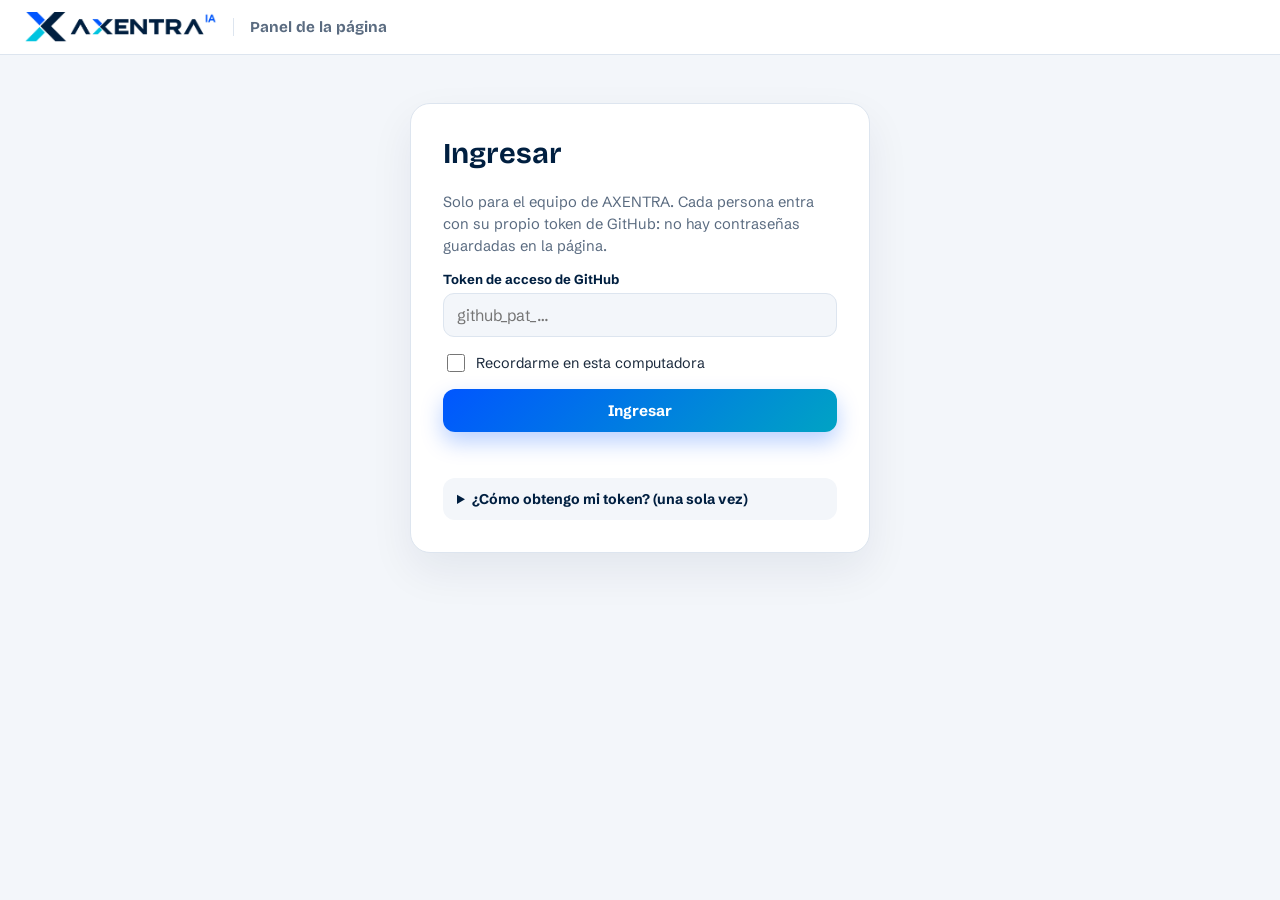
==== admin/index.html @ 9602fc25 "Página - Nuevo - Sitio de AXENTRA AI con panel de administración Reemplaza la página anterior por el" ====
<!DOCTYPE html>
<html lang="es">
<head>
<meta charset="utf-8">
<meta name="viewport" content="width=device-width, initial-scale=1">
<meta name="robots" content="noindex, nofollow">
<title>Panel · AXENTRA AI</title>
<link rel="icon" href="../assets/axentra-x.png">
<link rel="stylesheet" href="panel.css">
</head>
<body>

<header class="barra">
  <a href="../" class="barra-logo" title="Ver la página"><img src="../assets/axentra-logo.png" alt="AXENTRA AI"></a>
  <span class="barra-titulo">Panel de la página</span>
  <div class="barra-usuario" id="barra-usuario" hidden>
    <img id="usuario-foto" alt="">
    <span id="usuario-nombre"></span>
    <button type="button" class="boton chico secundario" id="boton-salir">Salir</button>
  </div>
</header>

<!-- Ingreso -->
<main class="ingreso" id="vista-ingreso">
  <form class="tarjeta ingreso-caja" id="formulario-ingreso" autocomplete="off">
    <h1>Ingresar</h1>
    <p class="sub">Solo para el equipo de AXENTRA. Cada persona entra con su propio token de GitHub: no hay contraseñas guardadas en la página.</p>
    <label class="campo"><span>Token de acceso de GitHub</span>
      <input type="password" id="token" placeholder="github_pat_…" required spellcheck="false">
    </label>
    <label class="check"><input type="checkbox" id="recordar"> Recordarme en esta computadora</label>
    <button type="submit" class="boton primario ancho" id="boton-ingresar">Ingresar</button>
    <p class="error" id="error-ingreso" role="alert"></p>
    <details class="ayuda">
      <summary>¿Cómo obtengo mi token? (una sola vez)</summary>
      <ol>
        <li>Entrá a GitHub con tu cuenta y abrí <b>Settings → Developer settings → Personal access tokens → Fine-grained tokens</b>.</li>
        <li>Tocá <b>Generate new token</b>. Nombre: <i>Panel página AXENTRA</i>. Vencimiento: el que prefieras (por ejemplo, 1 año).</li>
        <li>En <b>Repository access</b> elegí <b>Only select repositories</b> y marcá <b id="ayuda-repo"></b>.</li>
        <li>En <b>Permissions → Repository permissions</b>, poné <b>Contents</b> en <b>Read and write</b>.</li>
        <li>Tocá <b>Generate token</b>, copiá el texto que empieza con <code>github_pat_</code> y pegalo acá.</li>
      </ol>
      <p>Guardá el token en un lugar seguro y no lo compartas: es tu llave para editar la página.</p>
    </details>
  </form>
</main>

<!-- Panel -->
<main class="panel" id="vista-panel" hidden>
  <nav class="pestanas" role="tablist" aria-label="Secciones">
    <button type="button" role="tab" class="pestana" data-seccion="equipo" aria-selected="true">Equipo</button>
    <button type="button" role="tab" class="pestana" data-seccion="clientes" aria-selected="false">Clientes</button>
  </nav>
  <div class="columnas">
    <section class="lista-caja tarjeta">
      <div class="lista-cabeza"><h2 id="lista-titulo"></h2><button type="button" class="boton chico primario" id="boton-agregar">+ Agregar</button></div>
      <p class="sub" id="lista-ayuda"></p>
      <ol class="lista" id="lista"></ol>
    </section>
    <section class="editor-caja tarjeta" id="editor" aria-live="polite"></section>
  </div>
</main>

<div class="guardar" id="barra-guardar" hidden>
  <span id="estado-guardar">Hay cambios sin guardar</span>
  <button type="button" class="boton chico secundario" id="boton-descartar">Descartar</button>
  <button type="button" class="boton primario" id="boton-guardar">Guardar y publicar</button>
</div>
<div class="aviso" id="aviso" role="status" hidden></div>

<script src="config.js"></script>
<script src="panel.js"></script>
</body>
</html>
---- admin/panel.css ----
@font-face { font-family: "AX Titulos"; src: url("../assets/fuentes/titulos.woff2") format("woff2"); font-weight: 200 800; font-display: swap; }
@font-face { font-family: "AX Texto"; src: url("../assets/fuentes/texto.woff2") format("woff2"); font-weight: 400 900; font-display: swap; }
:root {
  --marino: #001f40; --azul: #0056ff; --celeste: #00c4e0; --texto: #1b2a3d; --suave: #5a6b80; --gris: #f3f6fa; --borde: #dde5ef;
  --titulos: "AX Titulos", "Segoe UI", system-ui, sans-serif; --cuerpo: "AX Texto", "Segoe UI", system-ui, sans-serif;
}
* { box-sizing: border-box; }
body { margin: 0; font-family: var(--cuerpo); color: var(--texto); background: var(--gris); min-height: 100vh; }
h1, h2, h3 { font-family: var(--titulos); color: var(--marino); margin: 0; }
[hidden] { display: none !important; }
.sub { color: var(--suave); font-size: .92rem; margin: 6px 0 0; line-height: 1.5; }
.tarjeta { background: #fff; border: 1px solid var(--borde); border-radius: 20px; box-shadow: 0 18px 44px rgba(0, 31, 64, .07); }

/* Barra superior */
.barra { position: sticky; top: 0; z-index: 5; display: flex; align-items: center; gap: 16px; padding: 12px 24px; background: #fff; border-bottom: 1px solid var(--borde); }
.barra-logo img { height: 30px; display: block; }
.barra-titulo { font: 700 .95rem var(--titulos); color: var(--suave); padding-left: 16px; border-left: 1px solid var(--borde); }
.barra-usuario { margin-left: auto; display: flex; align-items: center; gap: 10px; font-weight: 600; font-size: .9rem; }
.barra-usuario img { width: 30px; height: 30px; border-radius: 50%; }

/* Botones */
.boton { display: inline-flex; align-items: center; justify-content: center; gap: 6px; border: 0; cursor: pointer; font: 700 .95rem var(--cuerpo); padding: 12px 20px; border-radius: 12px; text-decoration: none; transition: transform .15s ease, box-shadow .2s ease, background .2s ease; }
.boton:hover { transform: translateY(-2px); }
.boton:disabled { opacity: .55; cursor: default; transform: none; }
.boton.primario { color: #fff; background: linear-gradient(135deg, var(--azul), #00a3c4); box-shadow: 0 10px 22px rgba(0, 86, 255, .28); }
.boton.secundario { color: var(--marino); background: #fff; border: 1px solid var(--borde); }
.boton.peligro { color: #b42318; background: #fff; border: 1px solid #f3c1bc; }
.boton.chico { padding: 8px 14px; font-size: .85rem; border-radius: 10px; }
.boton.ancho { width: 100%; }
.icono-btn { width: 32px; height: 32px; border-radius: 9px; border: 1px solid var(--borde); background: #fff; cursor: pointer; color: var(--marino); font-weight: 800; }
.icono-btn:hover { background: var(--gris); }
.icono-btn:disabled { opacity: .35; cursor: default; }

/* Ingreso */
.ingreso { display: grid; place-items: center; padding: 48px 16px; }
.ingreso-caja { width: 100%; max-width: 460px; padding: 32px; display: grid; gap: 14px; }
.ingreso-caja h1 { font-size: 1.8rem; }
.error { color: #b42318; font-weight: 600; font-size: .9rem; margin: 0; min-height: 1.2em; }
.ayuda { font-size: .88rem; color: var(--suave); background: var(--gris); border-radius: 12px; padding: 12px 14px; }
.ayuda summary { cursor: pointer; font-weight: 700; color: var(--marino); }
.ayuda ol { padding-left: 18px; margin: 10px 0; display: grid; gap: 6px; }
.ayuda code { background: #fff; padding: 1px 5px; border-radius: 5px; }

/* Campos */
.campo { display: grid; gap: 6px; }
.campo > span { font-size: .82rem; font-weight: 700; color: var(--marino); }
.campo small { color: var(--suave); font-size: .78rem; }
.campo input, .campo textarea { font: inherit; padding: 11px 13px; border-radius: 11px; border: 1.5px solid var(--borde); background: var(--gris); color: var(--texto); }
.campo input:focus, .campo textarea:focus { outline: none; background: #fff; border-color: var(--azul); box-shadow: 0 0 0 4px rgba(0, 86, 255, .14); }
.campo textarea { resize: vertical; min-height: 110px; line-height: 1.45; }
.campo input[type="color"] { padding: 4px; height: 44px; width: 70px; }
.check { display: flex; align-items: center; gap: 8px; font-size: .9rem; color: var(--texto); cursor: pointer; }
.check input { width: 18px; height: 18px; accent-color: var(--azul); }

/* Panel */
.panel { max-width: 1200px; margin: 0 auto; padding: 24px 20px 120px; }
.pestanas { display: inline-flex; gap: 6px; padding: 6px; background: #fff; border: 1px solid var(--borde); border-radius: 999px; margin-bottom: 18px; }
.pestana { border: 0; background: none; cursor: pointer; font: 700 .95rem var(--cuerpo); color: var(--suave); padding: 10px 22px; border-radius: 999px; }
.pestana[aria-selected="true"] { color: #fff; background: linear-gradient(135deg, var(--azul), var(--celeste)); }
.columnas { display: grid; grid-template-columns: minmax(0, .9fr) minmax(0, 1.1fr); gap: 18px; align-items: start; }
.lista-caja, .editor-caja { padding: 22px; }
.editor-caja { position: sticky; top: 76px; }
.lista-cabeza { display: flex; align-items: center; justify-content: space-between; gap: 12px; }
.lista { list-style: none; margin: 16px 0 0; padding: 0; display: grid; gap: 10px; }
.item { display: flex; align-items: center; gap: 12px; padding: 10px 12px; border-radius: 14px; border: 1.5px solid var(--borde); background: #fff; cursor: pointer; transition: border-color .2s ease, box-shadow .2s ease; }
.item:hover { border-color: rgba(0, 86, 255, .4); }
.item.activo { border-color: var(--azul); box-shadow: 0 10px 24px rgba(0, 86, 255, .14); }
.item.oculto { opacity: .55; }
.item-img { flex: none; width: 54px; height: 54px; border-radius: 12px; display: grid; place-items: center; overflow: hidden; color: #fff; font: 800 1rem var(--titulos); background: var(--c, var(--azul)); border: 1px solid var(--borde); }
.item-img.logo { background: #fff; padding: 5px; }
.item-img img { width: 100%; height: 100%; object-fit: cover; }
.item-img.logo img { object-fit: contain; }
.item-texto { flex: 1; min-width: 0; }
.item-texto b { display: block; font: 700 .95rem var(--titulos); color: var(--marino); white-space: nowrap; overflow: hidden; text-overflow: ellipsis; }
.item-texto small { display: block; color: var(--suave); font-size: .8rem; white-space: nowrap; overflow: hidden; text-overflow: ellipsis; }
.item-oculto { font-size: .68rem; font-weight: 700; color: #9a3412; background: rgba(234, 88, 12, .1); padding: 2px 8px; border-radius: 999px; }
.item-orden { display: flex; flex-direction: column; gap: 4px; }
.item-orden .icono-btn { width: 26px; height: 22px; font-size: .7rem; border-radius: 7px; }

.editor-vacio { color: var(--suave); text-align: center; padding: 40px 10px; }
.editor-cabeza { display: flex; align-items: center; justify-content: space-between; gap: 10px; margin-bottom: 16px; }
.formulario { display: grid; grid-template-columns: 1fr 1fr; gap: 14px; }
.formulario .ancho { grid-column: 1 / -1; }
.imagen-campo { display: flex; align-items: center; gap: 14px; }
.imagen-vista { flex: none; width: 96px; height: 96px; border-radius: 16px; border: 1px dashed var(--borde); display: grid; place-items: center; overflow: hidden; background: var(--gris); color: var(--suave); font-size: .75rem; text-align: center; }
.imagen-vista.retrato { height: 120px; }
.imagen-vista img { width: 100%; height: 100%; object-fit: contain; }
.imagen-vista.retrato img { object-fit: cover; }
.imagen-botones { display: grid; gap: 8px; }
.vista-previa { margin-top: 18px; padding-top: 16px; border-top: 1px dashed var(--borde); }
.vista-previa > span { display: block; font: 700 .72rem var(--titulos); text-transform: uppercase; letter-spacing: .07em; color: var(--suave); margin-bottom: 10px; }
.previa-cliente { width: 240px; padding: 22px; border-radius: 18px; border: 1px solid var(--borde); text-align: center; background: #fff; }
.previa-cliente .logo { height: 92px; display: grid; place-items: center; margin-bottom: 10px; }
.previa-cliente .logo img { max-width: 100%; max-height: 92px; object-fit: contain; }
.previa-cliente .ini { width: 60px; height: 60px; border-radius: 16px; display: grid; place-items: center; color: #fff; font: 800 1.2rem var(--titulos); background: var(--c); }
.previa-cliente h3 { font-size: 1.05rem; }
.previa-cliente .rubro { display: block; color: var(--azul); font-weight: 600; font-size: .85rem; margin-top: 4px; }
.previa-cliente .det { display: block; color: var(--suave); font-size: .78rem; margin-top: 6px; }

.guardar { position: fixed; left: 50%; bottom: 18px; transform: translateX(-50%); z-index: 10; display: flex; align-items: center; gap: 12px; padding: 10px 10px 10px 18px; border-radius: 16px; background: var(--marino); color: #fff; box-shadow: 0 20px 50px rgba(0, 31, 64, .35); }
.guardar #estado-guardar { font-weight: 600; font-size: .9rem; }
.aviso { position: fixed; right: 18px; top: 72px; z-index: 11; max-width: 380px; padding: 14px 16px; border-radius: 14px; background: #fff; border: 1px solid var(--borde); box-shadow: 0 16px 40px rgba(0, 31, 64, .16); font-size: .9rem; }
.aviso.ok { border-color: rgba(22, 163, 74, .5); }
.aviso.mal { border-color: #f3c1bc; color: #b42318; }

@media (max-width: 900px) {
  .columnas { grid-template-columns: 1fr; }
  .editor-caja { position: static; }
  .formulario { grid-template-columns: 1fr; }
  .barra-titulo { display: none; }
  .guardar { left: 12px; right: 12px; transform: none; flex-wrap: wrap; justify-content: flex-end; }
}
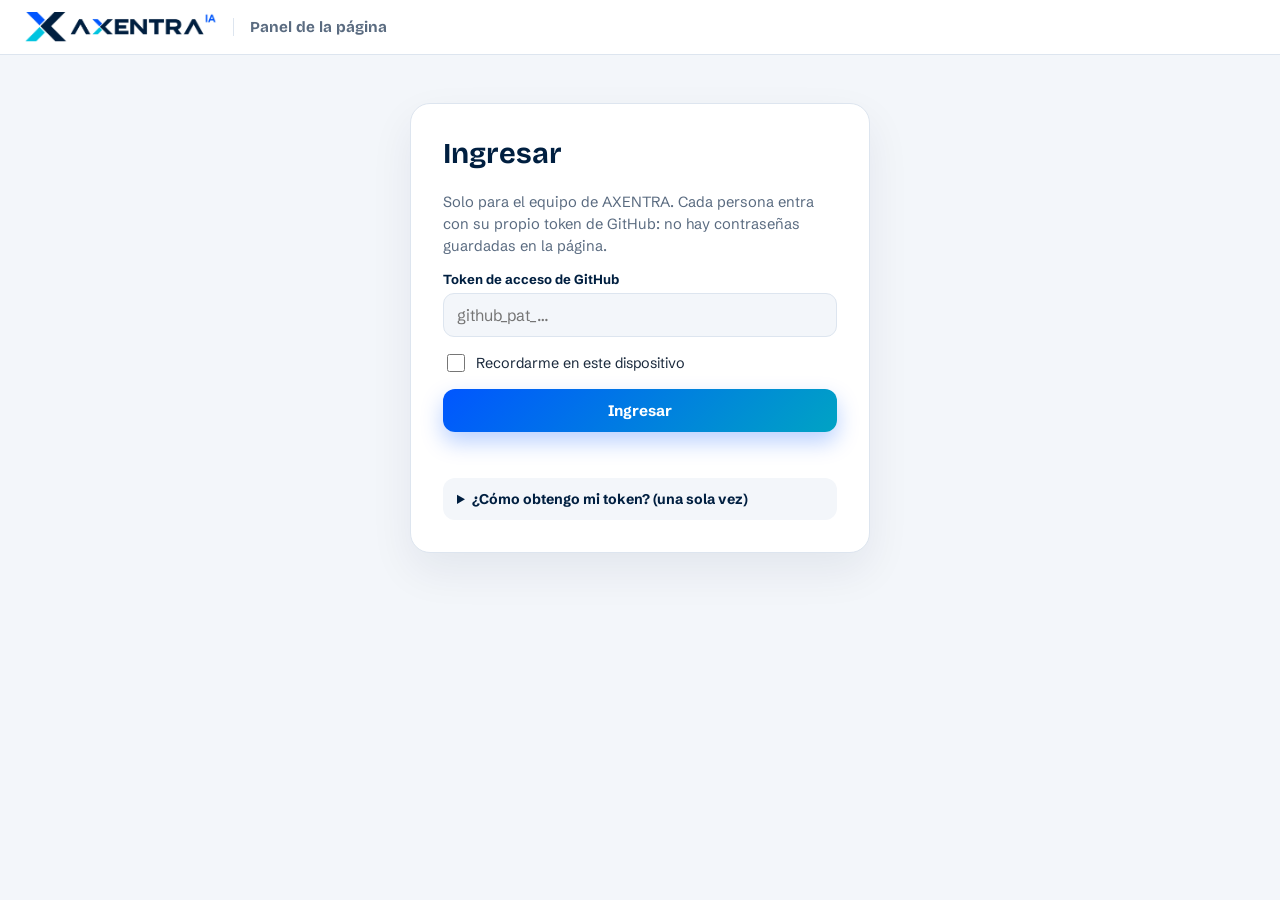
==== commit 8ea3bff5: "Página - Modificación - Enlace directo para crear el token del panel Agrega en la ayuda del ingreso " ====
--- a/admin/index.html
+++ b/admin/index.html
@@ -28,14 +28,14 @@
     <label class="campo"><span>Token de acceso de GitHub</span>
       <input type="password" id="token" placeholder="github_pat_…" required spellcheck="false">
     </label>
-    <label class="check"><input type="checkbox" id="recordar"> Recordarme en esta computadora</label>
+    <label class="check"><input type="checkbox" id="recordar"> Recordarme en este dispositivo</label>
     <button type="submit" class="boton primario ancho" id="boton-ingresar">Ingresar</button>
     <p class="error" id="error-ingreso" role="alert"></p>
     <details class="ayuda">
       <summary>¿Cómo obtengo mi token? (una sola vez)</summary>
       <ol>
-        <li>Entrá a GitHub con tu cuenta y abrí <b>Settings → Developer settings → Personal access tokens → Fine-grained tokens</b>.</li>
-        <li>Tocá <b>Generate new token</b>. Nombre: <i>Panel página AXENTRA</i>. Vencimiento: el que prefieras (por ejemplo, 1 año).</li>
+        <li>Abrí este enlace (en el celular, desde el navegador, no desde la app de GitHub): <a href="https://github.com/settings/personal-access-tokens/new" target="_blank" rel="noopener"><b>crear token en GitHub</b></a>. Si te lo pide, iniciá sesión.</li>
+        <li>Nombre (<b>Token name</b>): <i>Panel página AXENTRA</i>. Vencimiento (<b>Expiration</b>): el que prefieras, por ejemplo 1 año.</li>
         <li>En <b>Repository access</b> elegí <b>Only select repositories</b> y marcá <b id="ayuda-repo"></b>.</li>
         <li>En <b>Permissions → Repository permissions</b>, poné <b>Contents</b> en <b>Read and write</b>.</li>
         <li>Tocá <b>Generate token</b>, copiá el texto que empieza con <code>github_pat_</code> y pegalo acá.</li>
